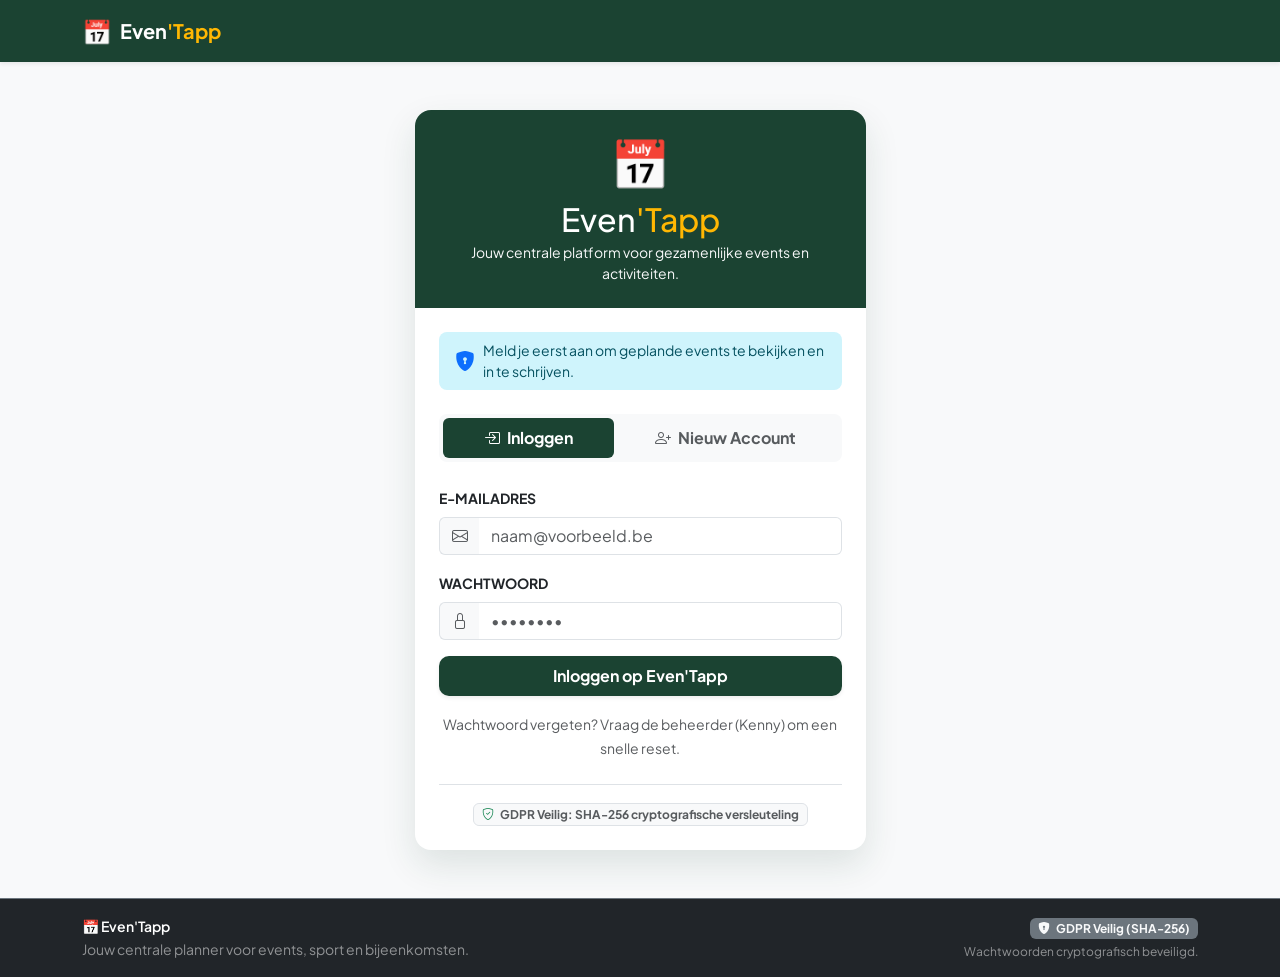
==== index.html @ 7ffc7b28 "Update Even'Tapp: compacte hero, goedkeuring/verwijdering gebruikers, 3-initialen of profielfoto, mo" ====
<!DOCTYPE html>
<html lang="nl">
<head>
  <meta charset="UTF-8">
  <meta name="viewport" content="width=device-width, initial-scale=1.0, maximum-scale=1.0, user-scalable=no">
  <title>Even'Tapp - Event & Activiteiten Planner</title>
  <meta name="theme-color" content="#1B4332">
  <meta name="apple-mobile-web-app-capable" content="yes">
  <meta name="apple-mobile-web-app-status-bar-style" content="black-translucent">
  <link rel="manifest" href="manifest.json">
  <link rel="apple-touch-icon" href="icon-192.png">

  <!-- Bootstrap 5 CSS & Icons -->
  <link href="https://cdn.jsdelivr.net/npm/bootstrap@5.3.3/dist/css/bootstrap.min.css" rel="stylesheet">
  <link href="https://cdn.jsdelivr.net/npm/bootstrap-icons@1.11.3/font/bootstrap-icons.min.css" rel="stylesheet">

  <!-- Google Fonts -->
  <link rel="preconnect" href="https://fonts.googleapis.com">
  <link rel="preconnect" href="https://fonts.gstatic.com" crossorigin>
  <link href="https://fonts.googleapis.com/css2?family=Plus+Jakarta+Sans:wght@400;500;600;700;800&display=swap" rel="stylesheet">

  <link rel="stylesheet" href="style.css">
</head>
<body class="bg-light d-flex flex-column min-vh-100">

  <!-- Toast notificaties container -->
  <div id="toastContainer" class="position-fixed top-0 end-0 p-3" style="z-index: 1080; max-width: 420px;"></div>

  <!-- Navigatiebalk -->
  <nav class="navbar navbar-expand-lg navbar-dark bg-forest sticky-top shadow-sm py-2">
    <div class="container">
      <a class="navbar-brand d-flex align-items-center fw-bold text-white me-auto" href="#" onclick="return false;">
        <span class="fs-4 me-2">📅</span>
        <span>Even<span class="text-accent">'Tapp</span></span>
      </a>

      <div class="d-flex align-items-center">
        <!-- Developer knoppen (indien ingelogd als developer) -->
        <div id="devNavContainer" class="d-flex align-items-center"></div>

        <!-- Gebruikersacties / Profiel / Uitloggen -->
        <div id="userNavContainer" class="d-flex align-items-center"></div>
      </div>
    </div>
  </nav>

  <!-- ======================================================================== -->
  <!-- 1. AUTH GATE VIEW (ZICHTBAAR INDIEN NIET INGELOGD)                      -->
  <!-- ======================================================================== -->
  <div id="authGateView" class="container py-5 my-auto flex-grow-1">
    <div class="row justify-content-center">
      <div class="col-12 col-md-8 col-lg-5">
        <div class="card border-0 shadow-lg rounded-4 overflow-hidden auth-card">
          <!-- Auth Header -->
          <div class="bg-forest text-white text-center p-4">
            <div class="display-5 mb-2">📅</div>
            <h2 class="fw-extrabold mb-1">Even<span class="text-accent">'Tapp</span></h2>
            <p class="text-light opacity-90 small mb-0">
              Jouw centrale platform voor gezamenlijke events en activiteiten.
            </p>
          </div>

          <div class="card-body p-4">
            <div class="alert alert-info border-0 rounded-3 py-2 px-3 small d-flex align-items-center mb-4">
              <i class="bi bi-shield-lock-fill text-primary fs-5 me-2"></i>
              <div>Meld je eerst aan om geplande events te bekijken en in te schrijven.</div>
            </div>

            <!-- Tab Knoppen: Inloggen vs Registreren -->
            <ul class="nav nav-pills nav-fill bg-light p-1 rounded-3 mb-4" id="authGateTabs" role="tablist">
              <li class="nav-item">
                <button class="nav-link active fw-bold text-forest py-2" id="tabLoginBtn" data-bs-toggle="pill" data-bs-target="#gateLoginPane" type="button">
                  <i class="bi bi-box-arrow-in-right me-1"></i> Inloggen
                </button>
              </li>
              <li class="nav-item">
                <button class="nav-link text-muted fw-bold py-2" id="tabRegisterBtn" data-bs-toggle="pill" data-bs-target="#gateRegisterPane" type="button">
                  <i class="bi bi-person-plus me-1"></i> Nieuw Account
                </button>
              </li>
            </ul>

            <div class="tab-content">
              <!-- Pane 1: Inloggen -->
              <div class="tab-pane fade show active" id="gateLoginPane">
                <form id="gateLoginForm" onsubmit="handleLogin(event)">
                  <div class="mb-3">
                    <label class="form-label small fw-bold text-uppercase">E-mailadres</label>
                    <div class="input-group">
                      <span class="input-group-text bg-light border-end-0"><i class="bi bi-envelope text-muted"></i></span>
                      <input type="email" id="loginEmail" class="form-control border-start-0" placeholder="naam@voorbeeld.be" required autocomplete="email">
                    </div>
                  </div>

                  <div class="mb-3">
                    <label class="form-label small fw-bold text-uppercase">Wachtwoord</label>
                    <div class="input-group">
                      <span class="input-group-text bg-light border-end-0"><i class="bi bi-lock text-muted"></i></span>
                      <input type="password" id="loginPassword" class="form-control border-start-0" placeholder="••••••••" required autocomplete="current-password">
                    </div>
                  </div>

                  <button type="submit" class="btn btn-forest w-100 py-2 fw-bold shadow-sm mb-3">
                    Inloggen op Even'Tapp
                  </button>

                  <div class="text-center">
                    <small class="text-muted">
                      Wachtwoord vergeten? Vraag de beheerder (Kenny) om een snelle reset.
                    </small>
                  </div>
                </form>
              </div>

              <!-- Pane 2: Registreren -->
              <div class="tab-pane fade" id="gateRegisterPane">
                <form id="gateRegisterForm" onsubmit="handleRegister(event)">
                  <div class="mb-3">
                    <label class="form-label small fw-bold text-uppercase">Volledige Naam <span class="text-danger">*</span></label>
                    <div class="input-group">
                      <span class="input-group-text bg-light border-end-0"><i class="bi bi-person text-muted"></i></span>
                      <input type="text" id="regName" class="form-control border-start-0" placeholder="Bv. Jan Peeters" required autocomplete="name">
                    </div>
                  </div>

                  <div class="mb-3">
                    <label class="form-label small fw-bold text-uppercase">E-mailadres <span class="text-danger">*</span></label>
                    <div class="input-group">
                      <span class="input-group-text bg-light border-end-0"><i class="bi bi-envelope text-muted"></i></span>
                      <input type="email" id="regEmail" class="form-control border-start-0" placeholder="naam@voorbeeld.be" required autocomplete="email">
                    </div>
                  </div>

                  <div class="mb-3">
                    <label class="form-label small fw-bold text-uppercase">Telefoonnummer (optioneel)</label>
                    <div class="input-group">
                      <span class="input-group-text bg-light border-end-0"><i class="bi bi-telephone text-muted"></i></span>
                      <input type="tel" id="regPhone" class="form-control border-start-0" placeholder="Bv. 0470 12 34 56">
                    </div>
                  </div>

                  <div class="row g-2 mb-3">
                    <div class="col-6">
                      <label class="form-label small fw-bold text-uppercase">Wachtwoord <span class="text-danger">*</span></label>
                      <input type="password" id="regPassword" class="form-control" placeholder="Min. 6 tekens" required minlength="6" autocomplete="new-password">
                    </div>
                    <div class="col-6">
                      <label class="form-label small fw-bold text-uppercase">Bevestig <span class="text-danger">*</span></label>
                      <input type="password" id="regPasswordConfirm" class="form-control" placeholder="Herhaal" required minlength="6" autocomplete="new-password">
                    </div>
                  </div>

                  <button type="submit" class="btn btn-forest w-100 py-2 fw-bold shadow-sm mb-3">
                    Account Aanvragen
                  </button>

                  <div class="text-center">
                    <small class="text-muted">
                      Nieuwe registraties worden ter controle goedgekeurd door de beheerder (Kenny).
                    </small>
                  </div>
                </form>
              </div>
            </div>

            <div class="border-top pt-3 mt-4 text-center">
              <span class="badge bg-light text-muted border px-2 py-1">
                <i class="bi bi-shield-check text-success me-1"></i> GDPR Veilig: SHA-256 cryptografische versleuteling
              </span>
            </div>
          </div>
        </div>
      </div>
    </div>
  </div>

  <!-- ======================================================================== -->
  <!-- 2. MAIN APP VIEW (ALLEEN ZICHTBAAR NA INLOGGEN)                           -->
  <!-- ======================================================================== -->
  <div id="appMainView" class="d-none flex-grow-1 d-flex flex-column">

    <!-- Compacte Hero Banner (Geoptimaliseerde Hoogte) -->
    <div class="hero-banner text-white py-2 py-md-3 mb-3">
      <div class="container">
        <div class="row align-items-center g-3">
          <div class="col-lg-7">
            <div class="d-flex align-items-center gap-2 mb-1">
              <span class="badge bg-warning text-dark px-2 py-1 rounded-pill fw-bold small">
                <i class="bi bi-calendar-event me-1"></i> Even'Tapp
              </span>
              <span class="text-white-50 small">Planning & Aanwezigheden</span>
            </div>
            <h1 class="h3 fw-extrabold mb-1">Events & Activiteiten</h1>
            <p class="text-light opacity-90 small mb-2" style="font-size: 0.95rem;">
              Plan gezamenlijke events en activiteiten. Schrijf eenvoudig in onder je eigen naam!
            </p>
            <div class="d-flex flex-wrap gap-2">
              <button class="btn btn-accent btn-sm px-3 py-1 text-dark fw-bold shadow-sm" onclick="openSessionForm()">
                <i class="bi bi-plus-lg me-1"></i> Nieuw Event Plannen
              </button>
              <button class="btn btn-outline-light btn-sm px-3 py-1" onclick="openMyAnalyticsModal()">
                <i class="bi bi-bar-chart-fill me-1"></i> Mijn Inzichten (Dashboard)
              </button>
            </div>
          </div>

          <!-- Compacte Stat-kaart: 3 tellers naast elkaar op 1 rij -->
          <div class="col-lg-5">
            <div class="card bg-white text-dark shadow-sm border-0 rounded-4 p-2 p-md-3">
              <div class="d-flex justify-content-between align-items-center mb-2">
                <h6 class="text-muted text-uppercase fw-bold mb-0 small" style="font-size: 0.72rem;">
                  <i class="bi bi-graph-up-arrow me-1 text-success"></i> Overzicht Statistieken
                </h6>
                <small class="text-muted" style="font-size: 0.72rem;">Live bijgewerkt</small>
              </div>
              <div class="row g-2 text-center">
                <div class="col-4">
                  <div class="p-2 bg-light rounded-3 h-100 d-flex flex-column justify-content-center">
                    <div id="statEvents" class="fs-4 fw-bold text-forest">0</div>
                    <small class="text-muted" style="font-size: 0.72rem;">Hoofdevents</small>
                  </div>
                </div>
                <div class="col-4">
                  <div class="p-2 bg-light rounded-3 h-100 d-flex flex-column justify-content-center">
                    <div id="statTrainings" class="fs-4 fw-bold text-warning">0</div>
                    <small class="text-muted" style="font-size: 0.72rem;">Sport & Activiteit</small>
                  </div>
                </div>
                <div class="col-4">
                  <div class="p-2 bg-light rounded-3 h-100 d-flex flex-column justify-content-center">
                    <div id="statKm" class="fs-4 fw-bold text-primary">0 km</div>
                    <small class="text-muted" style="font-size: 0.72rem;">Totaal Afstand</small>
                  </div>
                </div>
              </div>
            </div>
          </div>
        </div>
      </div>
    </div>

    <!-- Hoofdsectie & Sessies -->
    <div class="container mb-5 flex-grow-1">

      <!-- Filters & Knoppen -->
      <div class="d-flex flex-column flex-md-row justify-content-between align-items-md-center mb-3 gap-2">
        <div id="filterButtons" class="btn-group shadow-sm flex-wrap" role="group">
          <button type="button" class="btn btn-forest text-white fw-semibold btn-sm" data-filter="all" onclick="setFilter('all')">
            Alle Activiteiten
          </button>
          <button type="button" class="btn btn-outline-secondary bg-white fw-semibold btn-sm" data-filter="event" onclick="setFilter('event')">
            🎯 Evenementen
          </button>
          <button type="button" class="btn btn-outline-secondary bg-white fw-semibold btn-sm" data-filter="training" onclick="setFilter('training')">
            🏃 Sport & Training
          </button>
          <button type="button" class="btn btn-outline-secondary bg-white fw-semibold btn-sm" data-filter="social" onclick="setFilter('social')">
            🥂 Bijeenkomsten & Social
          </button>
          <button type="button" class="btn btn-outline-secondary bg-white fw-semibold btn-sm" data-filter="my" onclick="setFilter('my')">
            ⭐ Mijn Inschrijvingen
          </button>
        </div>

        <div>
          <button class="btn btn-outline-forest btn-sm fw-semibold" onclick="openSessionForm()">
            <i class="bi bi-calendar-plus me-1"></i> Event Plannen
          </button>
        </div>
      </div>

      <!-- Lijst met Sessie Kaarten -->
      <div id="sessionsContainer" class="row g-3"></div>

    </div>

  </div>

  <!-- Voettekst -->
  <footer class="footer bg-dark text-white-50 py-3 mt-auto border-top border-secondary">
    <div class="container">
      <div class="row align-items-center g-2">
        <div class="col-md-6">
          <p class="mb-0 text-white fw-semibold small">📅 Even'Tapp</p>
          <small class="text-white-50">Jouw centrale planner voor events, sport en bijeenkomsten.</small>
        </div>
        <div class="col-md-6 text-md-end">
          <span class="badge bg-secondary text-light">
            <i class="bi bi-shield-lock-fill me-1"></i> GDPR Veilig (SHA-256)
          </span>
          <small class="d-block text-white-50 mt-1" style="font-size:0.75rem;">Wachtwoorden cryptografisch beveiligd.</small>
        </div>
      </div>
    </div>
  </footer>

  <!-- ======================================================================== -->
  <!-- MODALS                                                                   -->
  <!-- ======================================================================== -->

  <!-- Modal 1: Sessie Details & Intekenen (Inclusief Ontwikkelaars Moderatie) -->
  <div class="modal fade" id="sessionDetailModal" tabindex="-1" aria-hidden="true">
    <div class="modal-dialog modal-lg modal-dialog-centered">
      <div class="modal-content">
        <div class="modal-header bg-forest text-white p-3 p-md-4">
          <div>
            <span id="detailBadge" class="badge bg-white text-forest px-3 py-1 rounded-pill fw-bold mb-1">Event</span>
            <h4 id="detailTitle" class="modal-title fw-bold text-white mb-0"></h4>
          </div>
          <button type="button" class="btn-close btn-close-white" data-bs-dismiss="modal"></button>
        </div>
        <div class="modal-body p-3 p-md-4">
          <div class="row g-4">
            <!-- Linker kolom: Fiche -->
            <div class="col-lg-7">
              <div class="p-2 bg-light rounded-3 mb-3 d-flex align-items-center justify-content-between">
                <div class="d-flex align-items-center">
                  <div id="detailCreatorAvatar" class="me-2"></div>
                  <div>
                    <small class="text-muted d-block" style="font-size:0.75rem;">Aangemaakt door:</small>
                    <strong id="detailCreator" class="text-dark"></strong>
                  </div>
                </div>
                <div id="detailEditControls"></div>
              </div>

              <div class="list-group list-group-flush mb-3">
                <div class="list-group-item d-flex align-items-start px-0 py-2">
                  <i class="bi bi-calendar3 text-forest fs-5 me-3"></i>
                  <div>
                    <strong class="d-block small text-muted">Datum</strong>
                    <span id="detailDate" class="fw-semibold text-dark"></span>
                  </div>
                </div>
                <div class="list-group-item d-flex align-items-start px-0 py-2">
                  <i class="bi bi-clock text-forest fs-5 me-3"></i>
                  <div>
                    <strong class="d-block small text-muted">Starttijd</strong>
                    <span id="detailTime" class="fw-semibold text-dark"></span>
                  </div>
                </div>
                <div class="list-group-item d-flex align-items-start px-0 py-2">
                  <i class="bi bi-geo-alt-fill text-danger fs-5 me-3"></i>
                  <div class="flex-grow-1">
                    <strong class="d-block small text-muted">Locatie</strong>
                    <span id="detailLocation" class="fw-semibold text-dark d-block mb-1"></span>
                    <a id="detailMapsLink" href="#" target="_blank" rel="noopener noreferrer" class="btn btn-outline-secondary btn-sm py-0 px-2 small">
                      <i class="bi bi-map me-1"></i> Google Maps
                    </a>
                  </div>
                </div>
                <div id="detailDistanceRow" class="list-group-item d-flex align-items-start px-0 py-2">
                  <i class="bi bi-signpost-split text-primary fs-5 me-3"></i>
                  <div>
                    <strong class="d-block small text-muted">Afstand</strong>
                    <span id="detailDistance" class="fw-semibold text-primary"></span>
                  </div>
                </div>
                <div id="detailPaceRow" class="list-group-item d-flex align-items-start px-0 py-2">
                  <i class="bi bi-speedometer2 text-warning fs-5 me-3"></i>
                  <div>
                    <strong class="d-block small text-muted">Streeftempo / Info</strong>
                    <span id="detailPace" class="fw-semibold text-dark"></span>
                  </div>
                </div>
              </div>

              <!-- Beschrijving -->
              <h6 class="fw-bold text-forest mb-1 small text-uppercase">Toelichting / Programma</h6>
              <p id="detailDescription" class="small text-muted bg-light p-3 rounded-3" style="white-space: pre-line;"></p>

              <!-- Route Link -->
              <div id="detailRouteContainer" class="mb-3"></div>

              <!-- Deel op WhatsApp -->
              <div class="pt-2 border-top">
                <a id="detailShareWhatsApp" href="#" target="_blank" class="btn btn-whatsapp btn-sm w-100">
                  <i class="bi bi-whatsapp me-1"></i> Deel dit event op WhatsApp
                </a>
              </div>
            </div>

            <!-- Rechter kolom: Intekenen & Deelnemers -->
            <div class="col-lg-5">
              <div class="card border border-light-subtle shadow-sm rounded-4 p-3 mb-3 bg-light">
                <h6 class="fw-bold text-forest mb-2">
                  <i class="bi bi-check-circle-fill me-1 text-success"></i> Jouw Deelname
                </h6>

                <div class="btn-group w-100 mb-2" role="group">
                  <button type="button" id="rsvpBtnPresent" class="btn btn-outline-success fw-bold btn-sm py-2" onclick="setMyRsvp('present')">
                    <i class="bi bi-check-lg me-1"></i> Aanwezig
                  </button>
                  <button type="button" id="rsvpBtnMaybe" class="btn btn-outline-warning fw-bold btn-sm py-2" onclick="setMyRsvp('maybe')">
                    <i class="bi bi-question-lg me-1"></i> Misschien
                  </button>
                  <button type="button" id="rsvpBtnAbsent" class="btn btn-outline-secondary fw-bold btn-sm py-2" onclick="setMyRsvp('absent')">
                    <i class="bi bi-x-lg me-1"></i> Niet
                  </button>
                </div>

                <div class="mb-2">
                  <label class="form-label small text-muted mb-1">Opmerking (carpoolen, dieetwensen, etc.)</label>
                  <input type="text" id="rsvpNoteInput" class="form-control form-control-sm" placeholder="Optionele opmerking...">
                </div>

                <button type="button" class="btn btn-forest btn-sm w-100 fw-bold" onclick="saveRsvpNote()">
                  Opmerking Opslaan
                </button>
              </div>

              <!-- Deelnemerslijst (met Ontwikkelaars Moderatie) -->
              <div class="card border-0 shadow-sm rounded-4 p-3">
                <div class="d-flex justify-content-between align-items-center mb-2">
                  <h6 class="fw-bold text-forest mb-0">Deelnemers</h6>
                  <span id="detailAttendeeCountBadge" class="badge bg-forest">0</span>
                </div>
                <div id="detailAttendeesList" class="overflow-auto" style="max-height: 280px;"></div>
              </div>
            </div>
          </div>
        </div>
      </div>
    </div>
  </div>

  <!-- Modal 2: Persoonlijk Analytisch Inzicht (Dashboard per account) -->
  <div class="modal fade" id="myAnalyticsModal" tabindex="-1" aria-hidden="true">
    <div class="modal-dialog modal-lg modal-dialog-centered">
      <div class="modal-content">
        <div class="modal-header bg-forest text-white p-3 p-md-4">
          <div class="d-flex align-items-center">
            <div id="myAnalyticsAvatar" class="me-3"></div>
            <div>
              <span class="badge bg-warning text-dark px-2 py-1 rounded-pill fw-bold mb-1 small">Persoonlijk Dashboard</span>
              <h4 id="myAnalyticsTitle" class="modal-title fw-bold text-white mb-0">Mijn Inzichten & Parameters</h4>
            </div>
          </div>
          <button type="button" class="btn-close btn-close-white" data-bs-dismiss="modal"></button>
        </div>
        <div class="modal-body p-3 p-md-4">
          
          <div class="alert alert-secondary border-0 rounded-3 py-2 px-3 small d-flex align-items-center mb-4">
            <i class="bi bi-shield-lock-fill text-forest fs-5 me-2"></i>
            <div>
              <strong>Privé analyse:</strong> Deze persoonlijke parameters en kilometers zijn enkel zichtbaar voor jou en de beheerder. Andere gebruikers kunnen deze data momenteel niet bekijken.
            </div>
          </div>

          <!-- KPI Cards -->
          <div class="row g-3 mb-4 text-center">
            <div class="col-6 col-md-3">
              <div class="card border-0 shadow-sm rounded-3 p-3 bg-light">
                <span class="text-muted small fw-semibold">Totaal Afstand</span>
                <div id="myTotalKm" class="fs-3 fw-bold text-primary my-1">0 km</div>
                <small class="text-muted" style="font-size:0.75rem;">Ingetekende km's</small>
              </div>
            </div>
            <div class="col-6 col-md-3">
              <div class="card border-0 shadow-sm rounded-3 p-3 bg-light">
                <span class="text-muted small fw-semibold">Aanwezigheden</span>
                <div id="myPresentCount" class="fs-3 fw-bold text-success my-1">0</div>
                <small class="text-muted" style="font-size:0.75rem;">Events bijgewoond/gepland</small>
              </div>
            </div>
            <div class="col-6 col-md-3">
              <div class="card border-0 shadow-sm rounded-3 p-3 bg-light">
                <span class="text-muted small fw-semibold">In Beraad</span>
                <div id="myMaybeCount" class="fs-3 fw-bold text-warning my-1">0</div>
                <small class="text-muted" style="font-size:0.75rem;">Status 'Misschien'</small>
              </div>
            </div>
            <div class="col-6 col-md-3">
              <div class="card border-0 shadow-sm rounded-3 p-3 bg-light">
                <span class="text-muted small fw-semibold">Afwezigheden</span>
                <div id="myAbsentCount" class="fs-3 fw-bold text-secondary my-1">0</div>
                <small class="text-muted" style="font-size:0.75rem;">Afgemelde events</small>
              </div>
            </div>
          </div>

          <!-- Mijn Activiteitenlijst -->
          <h6 class="fw-bold text-forest mb-2">Overzicht van Mijn Deelnames</h6>
          <div class="table-responsive">
            <table class="table table-sm table-hover align-middle mb-0">
              <thead class="table-light">
                <tr>
                  <th>Datum</th>
                  <th>Activiteit / Event</th>
                  <th>Type</th>
                  <th>Afstand</th>
                  <th>Status</th>
                </tr>
              </thead>
              <tbody id="myActivitiesTableBody"></tbody>
            </table>
          </div>

        </div>
      </div>
    </div>
  </div>

  <!-- Modal 3: Ontwikkelaars Analytics & Parameters Dashboard (Exclusief voor Kenny) -->
  <div class="modal fade" id="devAnalyticsModal" tabindex="-1" aria-hidden="true">
    <div class="modal-dialog modal-xl modal-dialog-centered">
      <div class="modal-content">
        <div class="modal-header bg-dark text-white p-3 p-md-4">
          <div>
            <span class="badge bg-warning text-dark px-2 py-1 rounded-pill fw-bold mb-1 small">👑 Developer Exclusief</span>
            <h4 class="modal-title fw-bold text-white mb-0">Team Analytics & Parameter Dashboard</h4>
          </div>
          <button type="button" class="btn-close btn-close-white" data-bs-dismiss="modal"></button>
        </div>
        <div class="modal-body p-3 p-md-4">
          
          <!-- Filter / Gebruikers Selectie Balk -->
          <div class="card border-0 bg-light rounded-4 p-3 mb-4 shadow-sm">
            <div class="d-flex flex-column flex-md-row justify-content-between align-items-md-center mb-2 gap-2">
              <div>
                <h6 class="fw-bold text-dark mb-0">
                  <i class="bi bi-funnel-fill text-primary me-1"></i> Filter op Gebruikers in Parameters
                </h6>
                <small class="text-muted">Selecteer welke gebruikers worden opgenomen in de totalen en parameters hieronder:</small>
              </div>
              <div class="d-flex gap-2">
                <button type="button" class="btn btn-outline-primary btn-sm fw-semibold" onclick="selectAllDevAnalyticsUsers(true)">
                  <i class="bi bi-check-all me-1"></i> Alles Selecteren
                </button>
                <button type="button" class="btn btn-outline-secondary btn-sm fw-semibold" onclick="selectAllDevAnalyticsUsers(false)">
                  <i class="bi bi-x-circle me-1"></i> Alles Deselecteren
                </button>
              </div>
            </div>

            <!-- Checkbox Chips per Gebruiker -->
            <div id="devAnalyticsUserChipsContainer" class="d-flex flex-wrap gap-2 pt-2 border-top"></div>
          </div>

          <!-- Geaggregeerde Statistieken voor Geselecteerde Gebruikers -->
          <div class="row g-3 mb-4 text-center">
            <div class="col-6 col-md-3">
              <div class="card border-0 shadow-sm rounded-3 p-3 bg-light">
                <span class="text-muted small fw-semibold">Geselecteerde Leden</span>
                <div id="devSelectedUserCount" class="fs-3 fw-bold text-dark my-1">0</div>
                <small class="text-muted" style="font-size:0.75rem;">in actieve filter</small>
              </div>
            </div>
            <div class="col-6 col-md-3">
              <div class="card border-0 shadow-sm rounded-3 p-3 bg-light">
                <span class="text-muted small fw-semibold">Gecombineerde Afstand</span>
                <div id="devSelectedTotalKm" class="fs-3 fw-bold text-primary my-1">0 km</div>
                <small class="text-muted" style="font-size:0.75rem;">totaal alle geselecteerden</small>
              </div>
            </div>
            <div class="col-6 col-md-3">
              <div class="card border-0 shadow-sm rounded-3 p-3 bg-light">
                <span class="text-muted small fw-semibold">Totaal Aanwezigheden</span>
                <div id="devSelectedTotalPresent" class="fs-3 fw-bold text-success my-1">0</div>
                <small class="text-muted" style="font-size:0.75rem;">aanwezige inschrijvingen</small>
              </div>
            </div>
            <div class="col-6 col-md-3">
              <div class="card border-0 shadow-sm rounded-3 p-3 bg-light">
                <span class="text-muted small fw-semibold">Gemiddeld per Persoon</span>
                <div id="devSelectedAvgKm" class="fs-3 fw-bold text-warning my-1">0 km</div>
                <small class="text-muted" style="font-size:0.75rem;">gemiddelde afstand</small>
              </div>
            </div>
          </div>

          <!-- Vergelijkende Parameter Tabel -->
          <div class="d-flex justify-content-between align-items-center mb-2">
            <h6 class="fw-bold text-dark mb-0">Individueel Parameter Overzicht</h6>
            <button class="btn btn-outline-secondary btn-sm" onclick="exportDevAnalyticsCsv()">
              <i class="bi bi-file-earmark-spreadsheet me-1"></i> Exporteer CSV
            </button>
          </div>
          <div class="table-responsive">
            <table class="table table-hover align-middle mb-0">
              <thead class="table-light">
                <tr>
                  <th class="ps-3">Deelnemer</th>
                  <th>Rol</th>
                  <th>Totaal Afstand</th>
                  <th>Aanwezig</th>
                  <th>Misschien</th>
                  <th>Niet</th>
                  <th class="text-end pe-3">Ingetekende Events</th>
                </tr>
              </thead>
              <tbody id="devAnalyticsTableBody"></tbody>
            </table>
          </div>

        </div>
      </div>
    </div>
  </div>

  <!-- Modal 4: Sessie Aanmaken & Bewerken -->
  <div class="modal fade" id="sessionFormModal" tabindex="-1" aria-hidden="true">
    <div class="modal-dialog modal-lg modal-dialog-centered">
      <div class="modal-content">
        <div class="modal-header bg-forest text-white p-3 p-md-4">
          <h4 id="sessionFormModalTitle" class="modal-title fw-bold">Nieuw Event Plannen</h4>
          <button type="button" class="btn-close btn-close-white" data-bs-dismiss="modal"></button>
        </div>
        <form id="sessionForm" onsubmit="handleSessionFormSubmit(event)">
          <input type="hidden" id="formSessionId" value="">
          <div class="modal-body p-3 p-md-4">
            
            <div class="mb-3">
              <label class="form-label fw-bold small text-uppercase">Type Activiteit <span class="text-danger">*</span></label>
              <select id="formSessionType" class="form-select" required>
                <option value="event">🎯 Evenement / Hoofdevent</option>
                <option value="training">🏃 Sport / Trainingssessie</option>
                <option value="social">🥂 Bijeenkomst / Social / BBQ</option>
              </select>
            </div>

            <div class="mb-3">
              <label for="formTitle" class="form-label fw-bold small text-uppercase">Titel van het event <span class="text-danger">*</span></label>
              <input type="text" id="formTitle" class="form-control" placeholder="Bv. Zomer BBQ, Strandloop 15km, of Team Kick-off" required>
            </div>

            <div class="row g-3 mb-3">
              <div class="col-md-6">
                <label for="formDate" class="form-label fw-bold small text-uppercase">Datum <span class="text-danger">*</span></label>
                <input type="date" id="formDate" class="form-control" required>
              </div>
              <div class="col-md-6">
                <label for="formStartTime" class="form-label fw-bold small text-uppercase">Starttijd <span class="text-danger">*</span></label>
                <input type="time" id="formStartTime" class="form-control" required>
              </div>
            </div>

            <div class="mb-3">
              <label for="formLocation" class="form-label fw-bold small text-uppercase">Locatie / Ontmoetingsplek <span class="text-danger">*</span></label>
              <input type="text" id="formLocation" class="form-control" placeholder="Bv. Sportpark De Schans, Café De Vlaschaard of Gent Zuid" required>
            </div>

            <div class="row g-3 mb-3">
              <div class="col-md-6">
                <label for="formDistance" class="form-label fw-bold small text-uppercase">Afstand in km (indien van toepassing)</label>
                <div class="input-group">
                  <input type="number" step="0.1" min="0" id="formDistance" class="form-control" placeholder="Bv. 10 of 21.5 (optioneel)">
                  <span class="input-group-text">km</span>
                </div>
              </div>
              <div class="col-md-6">
                <label for="formPace" class="form-label fw-bold small text-uppercase">Streeftempo / Opmerking (optioneel)</label>
                <input type="text" id="formPace" class="form-control" placeholder="Bv. 5.5 km/u, of Ontspannen wandelen">
              </div>
            </div>

            <div class="mb-3">
              <label for="formRouteUrl" class="form-label fw-bold small text-uppercase">Link naar route / website (optioneel)</label>
              <input type="url" id="formRouteUrl" class="form-control" placeholder="https://komoot.com/... of https://strava.com/... of website">
            </div>

            <div class="mb-3">
              <label for="formDescription" class="form-label fw-bold small text-uppercase">Extra toelichting / benodigdheden (optioneel)</label>
              <textarea id="formDescription" class="form-control" rows="3" placeholder="Wat meebrengen, catering info, carpooling afspraken..."></textarea>
            </div>

          </div>
          <div class="modal-footer">
            <button type="button" class="btn btn-secondary" data-bs-dismiss="modal">Annuleren</button>
            <button type="submit" class="btn btn-forest px-4 fw-bold">Event Opslaan</button>
          </div>
        </form>
      </div>
    </div>
  </div>

  <!-- Modal 5: Rollenbeheer & Goedkeuringen (Exclusief voor Kenny / Developer) -->
  <div class="modal fade" id="devRolesModal" tabindex="-1" aria-hidden="true">
    <div class="modal-dialog modal-lg modal-dialog-centered">
      <div class="modal-content">
        <div class="modal-header bg-warning text-dark p-3 p-md-4">
          <div>
            <span class="badge bg-dark text-white px-2 py-1 mb-1">Developer Exclusief</span>
            <h4 class="modal-title fw-bold mb-0">Gebruikers- en Rollenbeheer</h4>
          </div>
          <button type="button" class="btn-close" data-bs-dismiss="modal"></button>
        </div>
        <div class="modal-body p-3 p-md-4">
          
          <!-- Openstaande Aanvragen Sectie -->
          <div id="pendingRegistrationsSection" class="mb-4 d-none">
            <div class="card border-warning bg-warning-subtle rounded-3 p-3 shadow-sm">
              <h6 class="fw-bold text-dark mb-2">
                <i class="bi bi-clock-history me-1 text-warning"></i> Nieuwe Registraties ter Goedkeuring
              </h6>
              <div id="pendingRegistrationsContainer"></div>
            </div>
          </div>

          <p class="small text-muted mb-3">
            Als ontwikkelaar kun je hier gebruikersrollen toewijzen, nieuwe accounts goedkeuren/afkeuren, gebruikers verwijderen en met 1 klik een nieuw wachtwoord instellen.
          </p>

          <div class="table-responsive">
            <table class="table table-hover align-middle mb-0">
              <thead class="table-light">
                <tr>
                  <th class="ps-3">Gebruiker</th>
                  <th>Status</th>
                  <th>Huidige Rol</th>
                  <th class="text-end pe-3">Acties / Beheer</th>
                </tr>
              </thead>
              <tbody id="devUsersTableBody"></tbody>
            </table>
          </div>
        </div>
      </div>
    </div>
  </div>

  <!-- Modal 6: Mijn Profiel & Privacy (Inclusief Foto Upload) -->
  <div class="modal fade" id="profileModal" tabindex="-1" aria-hidden="true">
    <div class="modal-dialog modal-dialog-centered">
      <div class="modal-content">
        <div class="modal-header bg-forest text-white p-3">
          <h5 class="modal-title fw-bold">Mijn Profiel & Privacy</h5>
          <button type="button" class="btn-close btn-close-white" data-bs-dismiss="modal"></button>
        </div>
        <div class="modal-body p-4">

          <!-- Profielfoto & Miniatuur Upload -->
          <div class="d-flex align-items-center gap-3 p-3 bg-light rounded-3 mb-4">
            <div id="profilePhotoPreview"></div>
            <div class="flex-grow-1">
              <label class="btn btn-outline-forest btn-sm mb-1">
                <i class="bi bi-camera me-1"></i> Profielfoto Wijzigen
                <input type="file" id="profilePhotoFileInput" accept="image/*" style="display: none;" onchange="handlePhotoUpload(event)">
              </label>
              <div>
                <button type="button" class="btn btn-link btn-sm text-danger text-decoration-none p-0" onclick="removeProfilePhoto()">
                  Foto verwijderen (3 initialen tonen)
                </button>
              </div>
            </div>
          </div>

          <form onsubmit="handleProfileUpdate(event)" class="mb-4">
            <h6 class="fw-bold text-forest mb-3">Profielgegevens</h6>
            <div class="mb-2">
              <label class="form-label small text-muted">Naam</label>
              <input type="text" id="profileName" class="form-control" required>
            </div>
            <div class="mb-2">
              <label class="form-label small text-muted">E-mailadres</label>
              <input type="email" id="profileEmail" class="form-control bg-light" readonly disabled>
            </div>
            <div class="mb-2">
              <label class="form-label small text-muted">Telefoon</label>
              <input type="tel" id="profilePhone" class="form-control" placeholder="0470...">
            </div>
            <div class="mb-3">
              <label class="form-label small text-muted">Noodcontact (ICE)</label>
              <input type="text" id="profileEmergency" class="form-control" placeholder="Partner / Familie nummer">
            </div>
            <button type="submit" class="btn btn-forest btn-sm w-100 fw-bold">Profiel Opslaan</button>
          </form>

          <hr>

          <form onsubmit="handlePasswordChange(event)" class="mb-3">
            <h6 class="fw-bold text-forest mb-2">Wachtwoord Wijzigen</h6>
            <div class="mb-2">
              <input type="password" id="profOldPass" class="form-control form-control-sm" placeholder="Huidig wachtwoord" required>
            </div>
            <div class="row g-2 mb-2">
              <div class="col-6">
                <input type="password" id="profNewPass" class="form-control form-control-sm" placeholder="Nieuw wachtwoord" required minlength="6">
              </div>
              <div class="col-6">
                <input type="password" id="profNewPassConf" class="form-control form-control-sm" placeholder="Herhaal nieuw" required minlength="6">
              </div>
            </div>
            <button type="submit" class="btn btn-outline-forest btn-sm w-100 fw-semibold">Wachtwoord Aanpassen</button>
          </form>

          <div class="pt-2 border-top d-flex flex-column gap-2">
            <button type="button" class="btn btn-outline-secondary btn-sm w-100" onclick="exportGdprJson()">
              <i class="bi bi-download me-1"></i> Download Mijn Gegevens (GDPR JSON)
            </button>
            <button type="button" class="btn btn-outline-dark btn-sm w-100" onclick="downloadFullBackup()">
              <i class="bi bi-file-earmark-arrow-down me-1"></i> Download Database Backup (.json)
            </button>
            <label class="btn btn-outline-secondary btn-sm w-100 mb-0">
              <i class="bi bi-file-earmark-arrow-up me-1"></i> Herstel Database Backup
              <input type="file" accept=".json" onchange="restoreBackupFromFile(event)" style="display: none;">
            </label>
          </div>
        </div>
      </div>
    </div>
  </div>

  <!-- Bootstrap 5 JS -->
  <script src="https://cdn.jsdelivr.net/npm/bootstrap@5.3.3/dist/js/bootstrap.bundle.min.js"></script>
  <script src="app.js"></script>
</body>
</html>
---- style.css ----
:root {
  --forest-primary: #1B4332;
  --forest-dark: #081C15;
  --forest-medium: #2D6A4F;
  --forest-light: #40916C;
  --forest-subtle: #D8F3DC;
  --accent-gold: #FFB703;
  --accent-orange: #FB8500;
  --text-dark: #0F172A;
  --text-muted: #64748B;
  --bg-page: #F8FAFC;
  --card-bg: #FFFFFF;
  --border-color: #E2E8F0;
  --radius-lg: 16px;
  --radius-md: 12px;
  --shadow-card: 0 4px 20px rgba(15, 23, 42, 0.05);
  --shadow-hover: 0 10px 30px rgba(15, 23, 42, 0.1);
}

* {
  box-sizing: border-box;
}

body {
  font-family: 'Plus Jakarta Sans', -apple-system, BlinkMacSystemFont, "Segoe UI", Roboto, sans-serif;
  color: var(--text-dark);
  background-color: var(--bg-page);
  min-height: 100vh;
  display: flex;
  flex-direction: column;
}

/* Navigatie */
.bg-forest {
  background-color: var(--forest-primary) !important;
}

.text-forest {
  color: var(--forest-primary) !important;
}

.text-accent {
  color: var(--accent-gold) !important;
}

.btn-forest {
  background-color: var(--forest-primary);
  color: #FFFFFF;
  border: none;
  font-weight: 600;
  border-radius: 10px;
  transition: all 0.2s ease;
}

.btn-forest:hover, .btn-forest:focus {
  background-color: var(--forest-medium);
  color: #FFFFFF;
  transform: translateY(-1px);
}

.btn-outline-forest {
  border: 2px solid var(--forest-primary);
  color: var(--forest-primary);
  background: transparent;
  font-weight: 600;
  border-radius: 10px;
}

.btn-outline-forest:hover {
  background-color: var(--forest-primary);
  color: #FFFFFF;
}

.btn-accent {
  background-color: var(--accent-gold);
  color: #1A1A1A;
  font-weight: 700;
  border: none;
  border-radius: 10px;
  transition: all 0.2s ease;
}

.btn-accent:hover {
  background-color: #E5A400;
  color: #000000;
}

/* Hero Section */
.hero-banner {
  background: linear-gradient(135deg, var(--forest-primary) 0%, var(--forest-dark) 100%);
  position: relative;
  overflow: hidden;
  border-bottom: 4px solid var(--accent-gold);
}

.hero-banner::after {
  content: '';
  position: absolute;
  top: 0;
  right: 0;
  bottom: 0;
  left: 0;
  background: radial-gradient(circle at 85% 20%, rgba(255, 183, 3, 0.18) 0%, transparent 55%);
  pointer-events-none;
}

/* Avatar Chips */
.avatar-chip {
  width: 36px;
  height: 36px;
  border-radius: 50%;
  background-color: rgba(255, 255, 255, 0.2);
  display: inline-flex;
  align-items: center;
  justify-content: center;
  font-weight: 700;
  font-size: 0.9rem;
}

/* Kaarten */
.session-card {
  border-radius: var(--radius-lg);
  border: 1px solid var(--border-color);
  background: var(--card-bg);
  box-shadow: var(--shadow-card);
  transition: transform 0.2s ease, box-shadow 0.2s ease;
}

.session-card:hover {
  transform: translateY(-3px);
  box-shadow: var(--shadow-hover);
}

.session-meta-grid {
  display: grid;
  grid-template-columns: repeat(auto-fit, minmax(180px, 1fr));
  gap: 0.75rem;
}

.meta-item {
  display: flex;
  align-items: center;
  font-size: 0.88rem;
}

.meta-item i {
  font-size: 1.2rem;
  width: 24px;
}

.bg-forest-subtle {
  background-color: var(--forest-subtle) !important;
}

/* Auth Gate Card */
.auth-card {
  box-shadow: 0 15px 35px rgba(27, 67, 50, 0.12) !important;
}

.nav-pills .nav-link.active {
  background-color: var(--forest-primary) !important;
  color: #FFFFFF !important;
}

.nav-pills .nav-link {
  transition: all 0.2s ease;
}

/* Radio buttons in RSVP */
.btn-check:checked + .btn-outline-success {
  background-color: #10B981;
  color: white;
}

.btn-check:checked + .btn-outline-warning {
  background-color: #F59E0B;
  color: black;
}

.btn-check:checked + .btn-outline-secondary {
  background-color: #64748B;
  color: white;
}

.btn-check:checked + .btn-outline-forest {
  background-color: var(--forest-primary);
  color: white;
}

/* Modals */
.modal-content {
  border-radius: var(--radius-lg);
  border: none;
  box-shadow: 0 20px 40px rgba(0, 0, 0, 0.15);
}

.modal-header {
  border-top-left-radius: var(--radius-lg);
  border-top-right-radius: var(--radius-lg);
}

/* WhatsApp Button */
.btn-whatsapp {
  background-color: #25D366;
  color: white;
  font-weight: 600;
  border: none;
}

.btn-whatsapp:hover {
  background-color: #1EBE5D;
  color: white;
}

/* Mobile responsive adjustments */
@media (max-width: 768px) {
  .session-meta-grid {
    grid-template-columns: 1fr;
  }
}

/* User Filter Chips for Dev Analytics */
.user-filter-chip {
  display: inline-flex;
  align-items: center;
  padding: 4px 12px;
  border-radius: 20px;
  background-color: #FFFFFF;
  border: 1px solid #CBD5E1;
  font-size: 0.82rem;
  font-weight: 500;
  cursor: pointer;
  user-select: none;
  transition: all 0.15s ease;
}

.user-filter-chip.active {
  background-color: var(--forest-primary);
  color: #FFFFFF;
  border-color: var(--forest-primary);
  box-shadow: 0 2px 6px rgba(27, 67, 50, 0.2);
}

.user-filter-chip input {
  display: none;
}
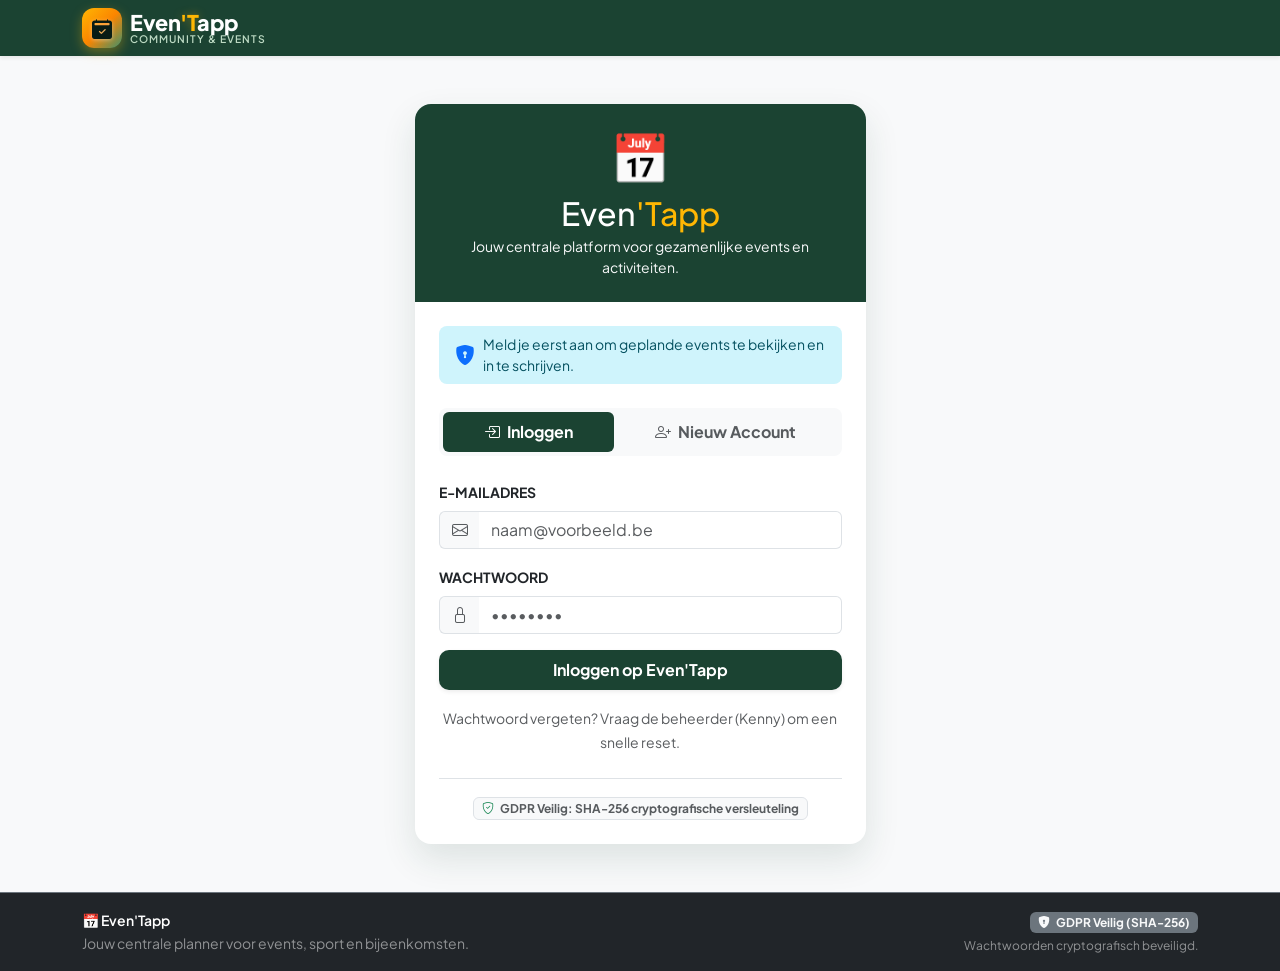
==== commit ea840168: "Fix: Firebase als vaste single source of truth (geen fake demo data meer), hero buttons klikbaar gem" ====
--- a/index.html
+++ b/index.html
@@ -26,12 +26,16 @@
   <!-- Toast notificaties container -->
   <div id="toastContainer" class="position-fixed top-0 end-0 p-3" style="z-index: 1080; max-width: 420px;"></div>
 
-  <!-- Navigatiebalk -->
   <nav class="navbar navbar-expand-lg navbar-dark bg-forest sticky-top shadow-sm py-2">
-    <div class="container">
-      <a class="navbar-brand d-flex align-items-center fw-bold text-white me-auto" href="#" onclick="return false;">
-        <span class="fs-4 me-2">📅</span>
-        <span>Even<span class="text-accent">'Tapp</span></span>
+    <div class="container d-flex align-items-center">
+      <a class="brand-logo-container me-auto" href="#" onclick="setFilter('all'); return false;" title="Naar Alle Activiteiten">
+        <div class="brand-badge me-2">
+          <i class="bi bi-calendar2-check-fill"></i>
+        </div>
+        <div class="brand-text d-flex flex-column lh-1">
+          <span class="brand-name">Even<span class="brand-accent">'T</span>app</span>
+          <span class="brand-sub">Community & Events</span>
+        </div>
       </a>
 
       <div class="d-flex align-items-center">
@@ -194,11 +198,11 @@
             <p class="text-light opacity-90 small mb-2" style="font-size: 0.95rem;">
               Plan gezamenlijke events en activiteiten. Schrijf eenvoudig in onder je eigen naam!
             </p>
-            <div class="d-flex flex-wrap gap-2">
-              <button class="btn btn-accent btn-sm px-3 py-1 text-dark fw-bold shadow-sm" onclick="openSessionForm()">
+            <div class="d-flex flex-wrap gap-2 pt-1 position-relative" style="z-index: 10;">
+              <button type="button" class="btn btn-accent btn-sm px-3 py-2 text-dark fw-bold shadow-sm" onclick="openSessionForm()">
                 <i class="bi bi-plus-lg me-1"></i> Nieuw Event Plannen
               </button>
-              <button class="btn btn-outline-light btn-sm px-3 py-1" onclick="openMyAnalyticsModal()">
+              <button type="button" class="btn btn-outline-light btn-sm px-3 py-2 fw-semibold shadow-sm" onclick="openMyAnalyticsModal()">
                 <i class="bi bi-bar-chart-fill me-1"></i> Mijn Inzichten (Dashboard)
               </button>
             </div>
--- a/style.css
+++ b/style.css
@@ -85,23 +85,69 @@
   color: #000000;
 }
 
-/* Hero Section */
+/* Creatief & Aanlokkelijk Brand Logo */
+.brand-logo-container {
+  display: inline-flex;
+  align-items: center;
+  text-decoration: none;
+  cursor: pointer;
+  transition: transform 0.2s ease, opacity 0.2s ease;
+}
+
+.brand-logo-container:hover {
+  transform: translateY(-1px) scale(1.02);
+  opacity: 0.95;
+}
+
+.brand-badge {
+  width: 40px;
+  height: 40px;
+  background: linear-gradient(135deg, #FFB703 0%, #FB8500 50%, #40916C 100%);
+  border-radius: 12px;
+  display: flex;
+  align-items: center;
+  justify-content: center;
+  box-shadow: 0 4px 12px rgba(255, 183, 3, 0.35);
+  transition: transform 0.2s ease;
+}
+
+.brand-badge i {
+  color: #081C15;
+  font-size: 1.25rem;
+  filter: drop-shadow(0 1px 2px rgba(255,255,255,0.4));
+}
+
+.brand-name {
+  font-size: 1.35rem;
+  font-weight: 800;
+  color: #FFFFFF;
+  letter-spacing: -0.5px;
+}
+
+.brand-name .brand-accent {
+  color: #FFB703;
+  text-shadow: 0 0 10px rgba(255, 183, 3, 0.4);
+}
+
+.brand-sub {
+  font-size: 0.65rem;
+  font-weight: 600;
+  text-transform: uppercase;
+  letter-spacing: 1px;
+  color: rgba(216, 243, 220, 0.85);
+}
+
+/* Hero Section (Directe achtergrond zonder klik-blokkerende overlays) */
 .hero-banner {
-  background: linear-gradient(135deg, var(--forest-primary) 0%, var(--forest-dark) 100%);
+  background: radial-gradient(circle at 85% 20%, rgba(255, 183, 3, 0.22) 0%, transparent 60%),
+              linear-gradient(135deg, var(--forest-primary) 0%, var(--forest-dark) 100%);
   position: relative;
-  overflow: hidden;
   border-bottom: 4px solid var(--accent-gold);
 }
 
-.hero-banner::after {
-  content: '';
-  position: absolute;
-  top: 0;
-  right: 0;
-  bottom: 0;
-  left: 0;
-  background: radial-gradient(circle at 85% 20%, rgba(255, 183, 3, 0.18) 0%, transparent 55%);
-  pointer-events-none;
+.hero-banner .container {
+  position: relative;
+  z-index: 5;
 }
 
 /* Avatar Chips */
